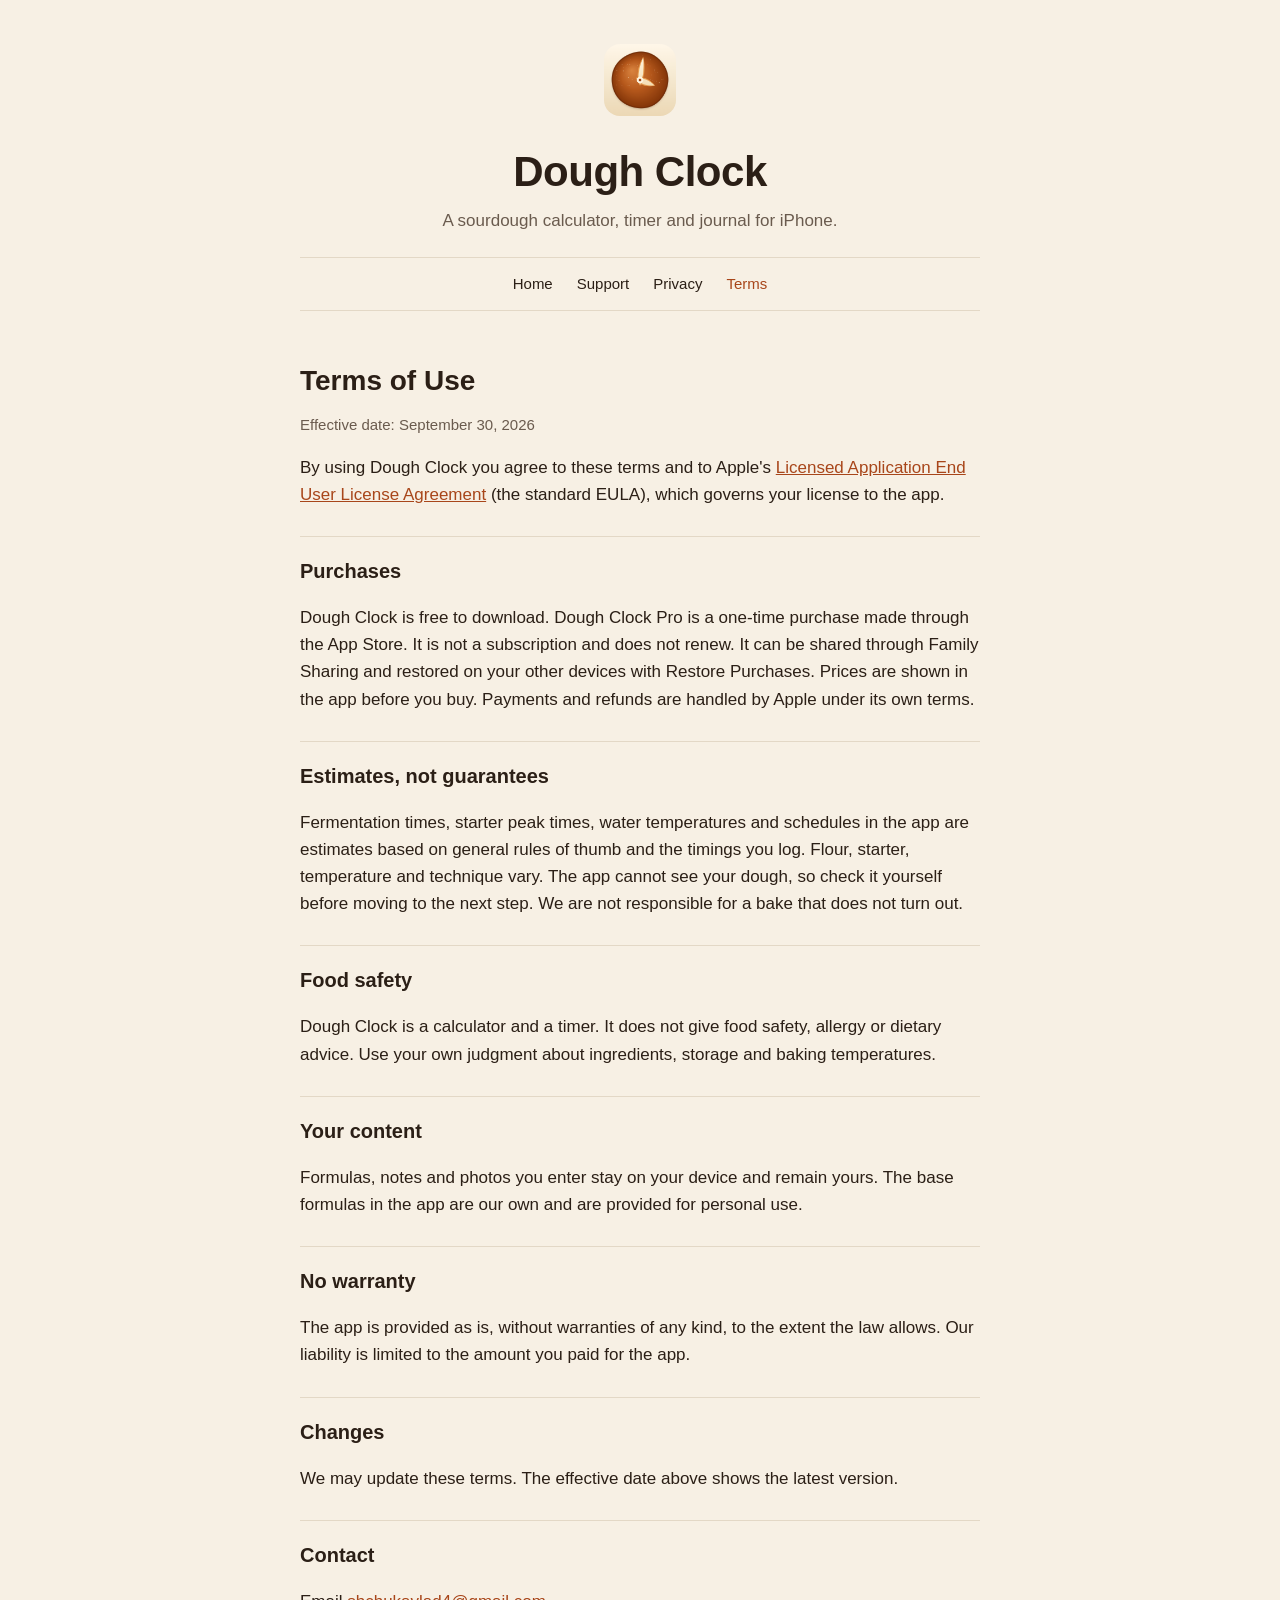
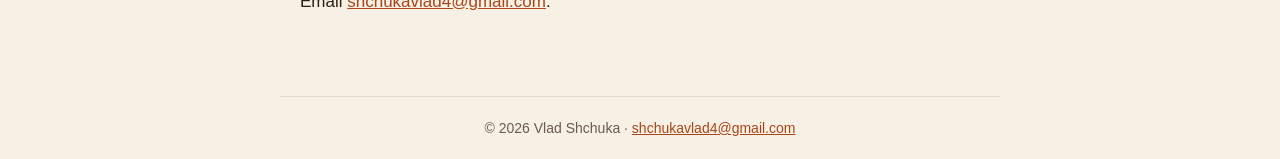
==== terms.html @ 61065f2a "Dough Clock support, privacy and terms pages" ====
<!doctype html>
<html lang="en"><head><meta charset="utf-8"><meta name="viewport" content="width=device-width, initial-scale=1"><link rel="icon" href="icon.png"><link rel="apple-touch-icon" href="icon.png">
<title>Terms of Use · Dough Clock</title><meta name="description" content="Dough Clock is a sourdough calculator, bake timer, starter log and baking journal for iPhone. One-time Pro, no subscription, no ads, no account."><link rel="stylesheet" href="style.css"></head>
<body><header class="hero"><img class="mark" src="icon.png" alt="" width="72" height="72"><h1>Dough Clock</h1><p>A sourdough calculator, timer and journal for iPhone.</p>
<nav><a href="index.html">Home</a><a href="support.html">Support</a><a href="privacy.html">Privacy</a><a href="terms.html" aria-current="page">Terms</a></nav></header>
<main>
<h2>Terms of Use</h2>
<p class="muted">Effective date: September 30, 2026</p>
<p>By using Dough Clock you agree to these terms and to Apple's <a href="https://www.apple.com/legal/internet-services/itunes/dev/stdeula/">Licensed Application End User License Agreement</a> (the standard EULA), which governs your license to the app.</p>

<h3>Purchases</h3>
<p>Dough Clock is free to download. Dough Clock Pro is a one-time purchase made through the App Store. It is not a subscription and does not renew. It can be shared through Family Sharing and restored on your other devices with Restore Purchases. Prices are shown in the app before you buy. Payments and refunds are handled by Apple under its own terms.</p>

<h3>Estimates, not guarantees</h3>
<p>Fermentation times, starter peak times, water temperatures and schedules in the app are estimates based on general rules of thumb and the timings you log. Flour, starter, temperature and technique vary. The app cannot see your dough, so check it yourself before moving to the next step. We are not responsible for a bake that does not turn out.</p>

<h3>Food safety</h3>
<p>Dough Clock is a calculator and a timer. It does not give food safety, allergy or dietary advice. Use your own judgment about ingredients, storage and baking temperatures.</p>

<h3>Your content</h3>
<p>Formulas, notes and photos you enter stay on your device and remain yours. The base formulas in the app are our own and are provided for personal use.</p>

<h3>No warranty</h3>
<p>The app is provided as is, without warranties of any kind, to the extent the law allows. Our liability is limited to the amount you paid for the app.</p>

<h3>Changes</h3>
<p>We may update these terms. The effective date above shows the latest version.</p>

<h3>Contact</h3>
<p>Email <a href="mailto:shchukavlad4@gmail.com">shchukavlad4@gmail.com</a>.</p>
</main><footer>&copy; 2026 Vlad Shchuka &middot; <a href="mailto:shchukavlad4@gmail.com">shchukavlad4@gmail.com</a></footer></body></html>
---- style.css ----
:root {
  --page: #F7F0E4; --surface: #FFFBF3; --ink: #2B1F16; --muted: #6A5B4E; --line: #E3D8C6; --brand: #A8461A;
  color-scheme: light dark;
}
@media (prefers-color-scheme: dark) {
  :root { --page: #1A1410; --surface: #272019; --ink: #F6EEE2; --muted: #B9AA9A; --line: #3A3027; --brand: #F2A56B; }
}
* { box-sizing: border-box; }
body { margin: 0; background: var(--page); color: var(--ink);
  font: 17px/1.6 -apple-system, BlinkMacSystemFont, "SF Pro Text", "Helvetica Neue", Arial, sans-serif; }
.hero { max-width: 720px; margin: 0 auto; padding: 44px 20px 0; text-align: center; }
.mark { display: inline-block; width: 72px; height: 72px; border-radius: 16px; }
.hero h1 { font-family: "SF Pro Rounded", -apple-system, BlinkMacSystemFont, sans-serif; font-weight: 800; font-size: 42px; letter-spacing: -0.5px; margin: 14px 0 2px; }
.hero p { margin: 0; color: var(--muted); }
nav { margin-top: 22px; padding: 10px 0; font-size: 15px; border-top: 1px solid var(--line); border-bottom: 1px solid var(--line); }
nav a { color: var(--ink); text-decoration: none; display: inline-block; margin: 0 12px; padding: 4px 0; }
nav a:hover, nav a[aria-current="page"] { color: var(--brand); }
main { max-width: 720px; margin: 0 auto; padding: 24px 20px 64px; }
h2 { font-weight: 800; font-size: 28px; line-height: 1.25; margin: 28px 0 8px; }
h3 { font-weight: 700; font-size: 20px; margin: 28px 0 4px; padding-top: 18px; border-top: 1px solid var(--line); }
a { color: var(--brand); }
ol, ul { padding-left: 22px; }
li { margin: 4px 0; }
.card { background: var(--surface); border: 1px solid var(--line); border-radius: 14px; padding: 18px 22px; margin: 18px 0; }
.cols { display: grid; gap: 14px; grid-template-columns: 1fr; }
@media (min-width: 640px) { .cols { grid-template-columns: 1fr 1fr; } }
.cols .card { margin: 0; }
.cols h3 { border: 0; padding: 0; margin: 0 0 6px; }
.badge { display: inline-block; background: #000; color: #fff; text-decoration: none; border-radius: 10px; padding: 10px 22px; font-weight: 600; margin: 12px 0; }
.muted { color: var(--muted); font-size: 15px; }
footer { max-width: 720px; margin: 0 auto; text-align: center; color: var(--muted); font-size: 14px; padding: 20px; border-top: 1px solid var(--line); }
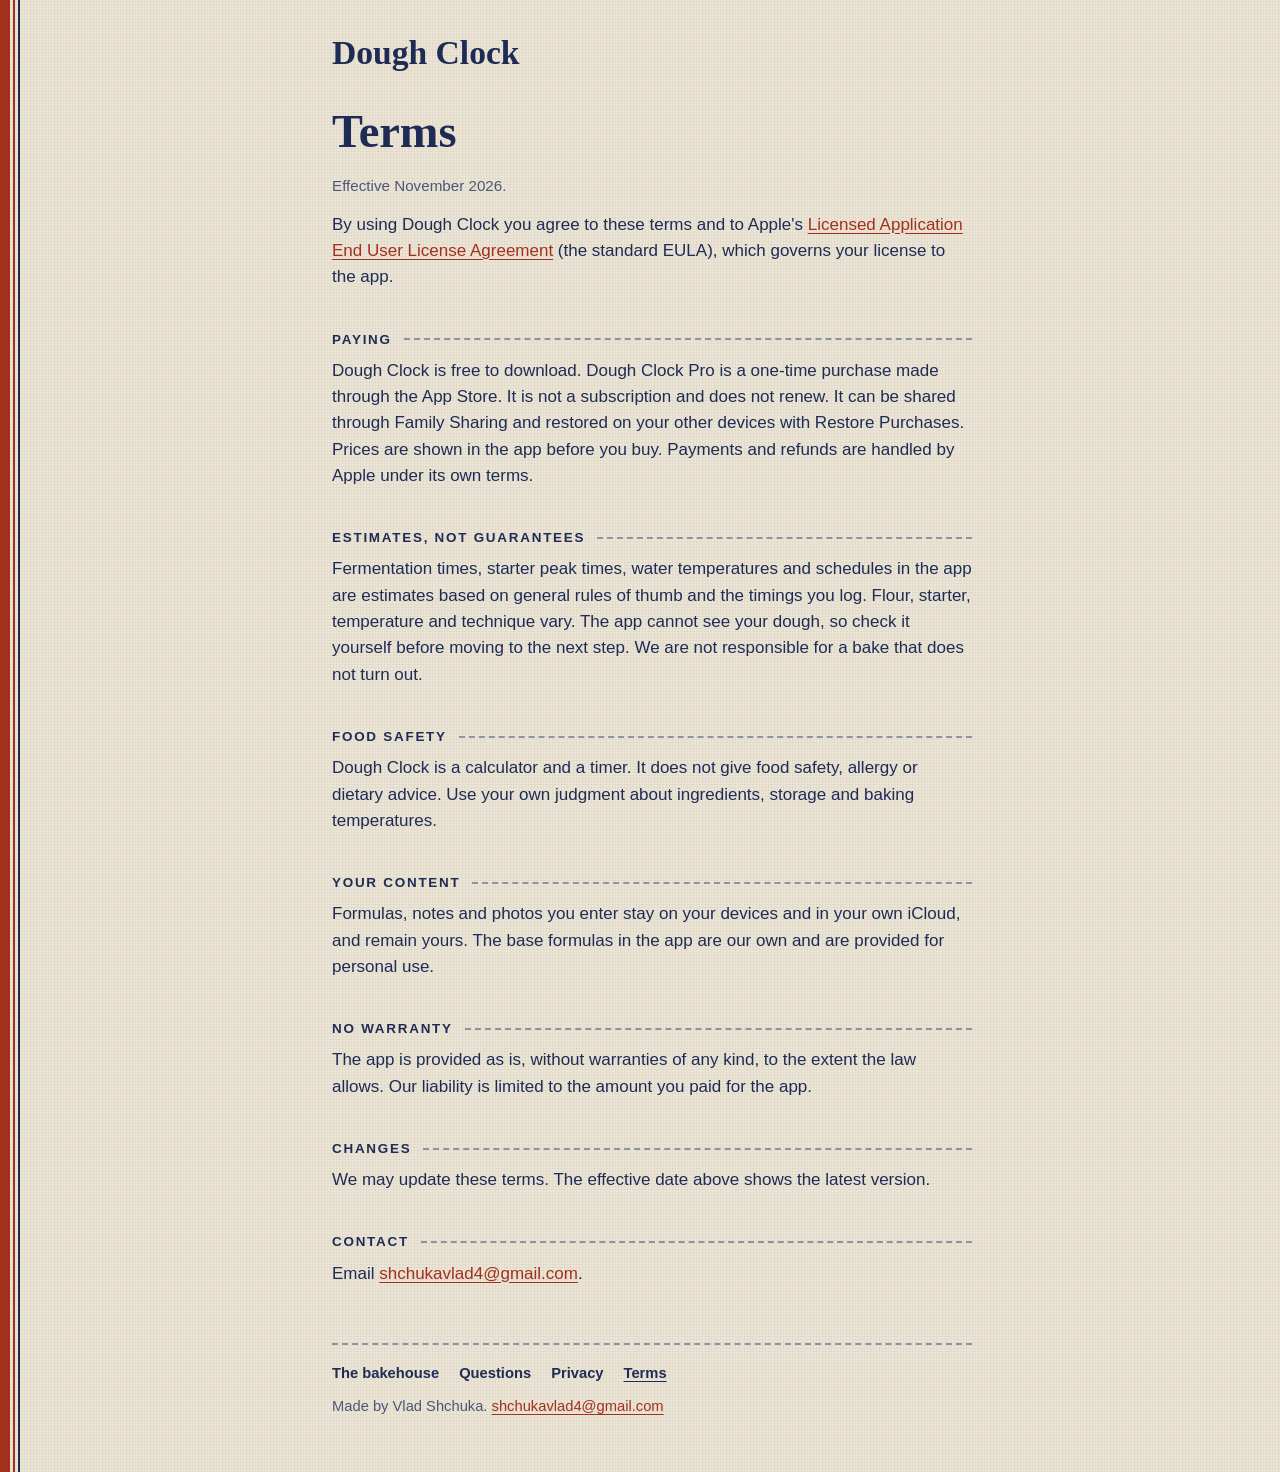
==== commit 6646354e: "Privacy and terms: iCloud sync and iPad" ====
--- a/terms.html
+++ b/terms.html
@@ -1,14 +1,14 @@
 <!doctype html>
 <html lang="en"><head><meta charset="utf-8"><meta name="viewport" content="width=device-width, initial-scale=1"><link rel="icon" href="icon.png"><link rel="apple-touch-icon" href="icon.png">
-<title>Terms of Use · Dough Clock</title><meta name="description" content="Dough Clock is a sourdough calculator, bake timer, starter log and baking journal for iPhone. One-time Pro, no subscription, no ads, no account."><link rel="stylesheet" href="style.css"></head>
-<body><header class="hero"><img class="mark" src="icon.png" alt="" width="72" height="72"><h1>Dough Clock</h1><p>A sourdough calculator, timer and journal for iPhone.</p>
-<nav><a href="index.html">Home</a><a href="support.html">Support</a><a href="privacy.html">Privacy</a><a href="terms.html" aria-current="page">Terms</a></nav></header>
+<title>Terms · Dough Clock</title><meta name="description" content="Dough Clock plans a sourdough bake back from the time you want it in the oven, with a formula sheet, a starter shelf and a bake book. On iPhone and iPad. One purchase, no subscription."><link rel="stylesheet" href="sack.css"></head>
+<body><div class="sack">
+<p class="brand"><a href="index.html">Dough Clock</a></p>
 <main>
-<h2>Terms of Use</h2>
-<p class="muted">Effective date: September 30, 2026</p>
+<h2>Terms</h2>
+<p class="quiet">Effective November 2026.</p>
 <p>By using Dough Clock you agree to these terms and to Apple's <a href="https://www.apple.com/legal/internet-services/itunes/dev/stdeula/">Licensed Application End User License Agreement</a> (the standard EULA), which governs your license to the app.</p>
 
-<h3>Purchases</h3>
+<h3>Paying</h3>
 <p>Dough Clock is free to download. Dough Clock Pro is a one-time purchase made through the App Store. It is not a subscription and does not renew. It can be shared through Family Sharing and restored on your other devices with Restore Purchases. Prices are shown in the app before you buy. Payments and refunds are handled by Apple under its own terms.</p>
 
 <h3>Estimates, not guarantees</h3>
@@ -18,7 +18,7 @@
 <p>Dough Clock is a calculator and a timer. It does not give food safety, allergy or dietary advice. Use your own judgment about ingredients, storage and baking temperatures.</p>
 
 <h3>Your content</h3>
-<p>Formulas, notes and photos you enter stay on your device and remain yours. The base formulas in the app are our own and are provided for personal use.</p>
+<p>Formulas, notes and photos you enter stay on your devices and in your own iCloud, and remain yours. The base formulas in the app are our own and are provided for personal use.</p>
 
 <h3>No warranty</h3>
 <p>The app is provided as is, without warranties of any kind, to the extent the law allows. Our liability is limited to the amount you paid for the app.</p>
@@ -28,4 +28,6 @@
 
 <h3>Contact</h3>
 <p>Email <a href="mailto:shchukavlad4@gmail.com">shchukavlad4@gmail.com</a>.</p>
-</main><footer>&copy; 2026 Vlad Shchuka &middot; <a href="mailto:shchukavlad4@gmail.com">shchukavlad4@gmail.com</a></footer></body></html>
+</main>
+<footer><nav><a href="index.html">The bakehouse</a><a href="support.html">Questions</a><a href="privacy.html">Privacy</a><a href="terms.html" aria-current="page">Terms</a></nav><p>Made by Vlad Shchuka. <a href="mailto:shchukavlad4@gmail.com">shchukavlad4@gmail.com</a></p></footer>
+</div></body></html>
--- a/sack.css
+++ b/sack.css
@@ -0,0 +1,61 @@
+/* A flour sack: unbleached linen, indigo stamping ink, one woven stripe down the side. */
+:root {
+  --ground: #ece5d4; --label: #f7f2e6; --ink: #1e2c55; --worn: #4c5778; --thread: #8e93a3; --stripe: #a3301c;
+  --dough: #e6c78f;
+  --stamp: Superclarendon, "Clarendon", "Rockwell", "Roboto Slab", Georgia, serif;
+  --read: Futura, "Trebuchet MS", "Century Gothic", Verdana, sans-serif;
+  --figure: Rockwell, "Roboto Slab", Georgia, serif;
+}
+@media (prefers-color-scheme: dark) {
+  :root { --ground: #12161f; --label: #1c2230; --ink: #ede6d6; --worn: #a9aebc; --thread: #4f5668; --stripe: #f0896b; --dough: #d9bc88; }
+}
+* { box-sizing: border-box; }
+html { background: var(--ground); }
+body {
+  margin: 0; color: var(--ink); font: 500 1.0625rem/1.55 var(--read);
+  background:
+    linear-gradient(90deg, var(--stripe) 0 10px, transparent 10px 13px, var(--stripe) 13px 15px, transparent 15px 18px, var(--ink) 18px 20px, transparent 20px),
+    repeating-linear-gradient(0deg, color-mix(in srgb, var(--ink) 4%, transparent) 0 1px, transparent 1px 3px),
+    repeating-linear-gradient(90deg, color-mix(in srgb, var(--ink) 4%, transparent) 0 1px, transparent 1px 3px),
+    var(--ground);
+}
+.sack { max-width: 44rem; margin: 0 auto; padding: 2.25rem 1.25rem 2.5rem 2.75rem; }
+.brand { margin: 0 0 2.25rem; font: 700 2.1rem/1 var(--stamp); }
+.brand a { color: var(--ink); text-decoration: none; }
+a { color: var(--stripe); text-underline-offset: 3px; }
+h1, h2 { font: 700 clamp(1.9rem, 6vw, 2.9rem)/1.12 var(--stamp); margin: 0 0 1rem; }
+h3 {
+  display: flex; align-items: center; gap: .75rem; margin: 2.5rem 0 .6rem;
+  font: 700 .84rem/1.3 var(--read); letter-spacing: .13em; text-transform: uppercase;
+}
+h3::after { content: ""; flex: 1; border-top: 2px dashed var(--thread); }
+h4 { font: 700 1.05rem/1.3 var(--read); margin: 1.6rem 0 .3rem; }
+p { margin: 0 0 .9rem; }
+.quiet { color: var(--worn); font-size: .95rem; }
+.lead { font-size: 1.2rem; line-height: 1.5; }
+figure { margin: 0; }
+
+/* The day, worked back from the oven: the site's main picture, in type, not a phone mock-up. */
+.dayline { list-style: none; margin: 1.5rem 0 2rem; padding: 0; }
+.dayline li { display: grid; grid-template-columns: 5rem 1rem 1fr; gap: .6rem; }
+.dayline time { font: 400 .95rem/1.5 var(--figure); text-align: right; color: var(--worn); }
+.dayline i { position: relative; display: block; }
+.dayline i::before { content: ""; position: absolute; left: 3px; top: .35rem; width: 10px; height: 10px; border: 2px solid var(--ink); }
+.dayline i::after { content: ""; position: absolute; left: 7px; top: 1.15rem; bottom: -.35rem; border-left: 2px solid var(--thread); }
+.dayline li:last-child i::after { display: none; }
+.dayline span { padding-bottom: .75rem; }
+.dayline small { display: block; color: var(--worn); font-size: .88rem; }
+.dayline .oven time { color: var(--stripe); font-weight: 700; }
+.dayline .oven i::before { background: var(--stripe); border-color: var(--stripe); width: 14px; height: 14px; left: 1px; }
+.dayline .oven span { font: 700 1.3rem/1.3 var(--stamp); }
+
+.ticket {
+  background: var(--label); padding: 1.1rem 1.25rem; margin: 1.25rem 0;
+  outline: 1px dashed var(--thread); outline-offset: -5px;
+}
+.ticket p:last-child { margin-bottom: 0; }
+
+footer { margin-top: 3.5rem; border-top: 2px dashed var(--thread); padding-top: 1.1rem; color: var(--worn); font-size: .92rem; }
+footer nav { display: flex; flex-wrap: wrap; gap: .3rem 1.25rem; margin-bottom: .6rem; }
+footer nav a { color: var(--ink); font-weight: 700; text-decoration: none; }
+footer nav a[aria-current] { text-decoration: underline; }
